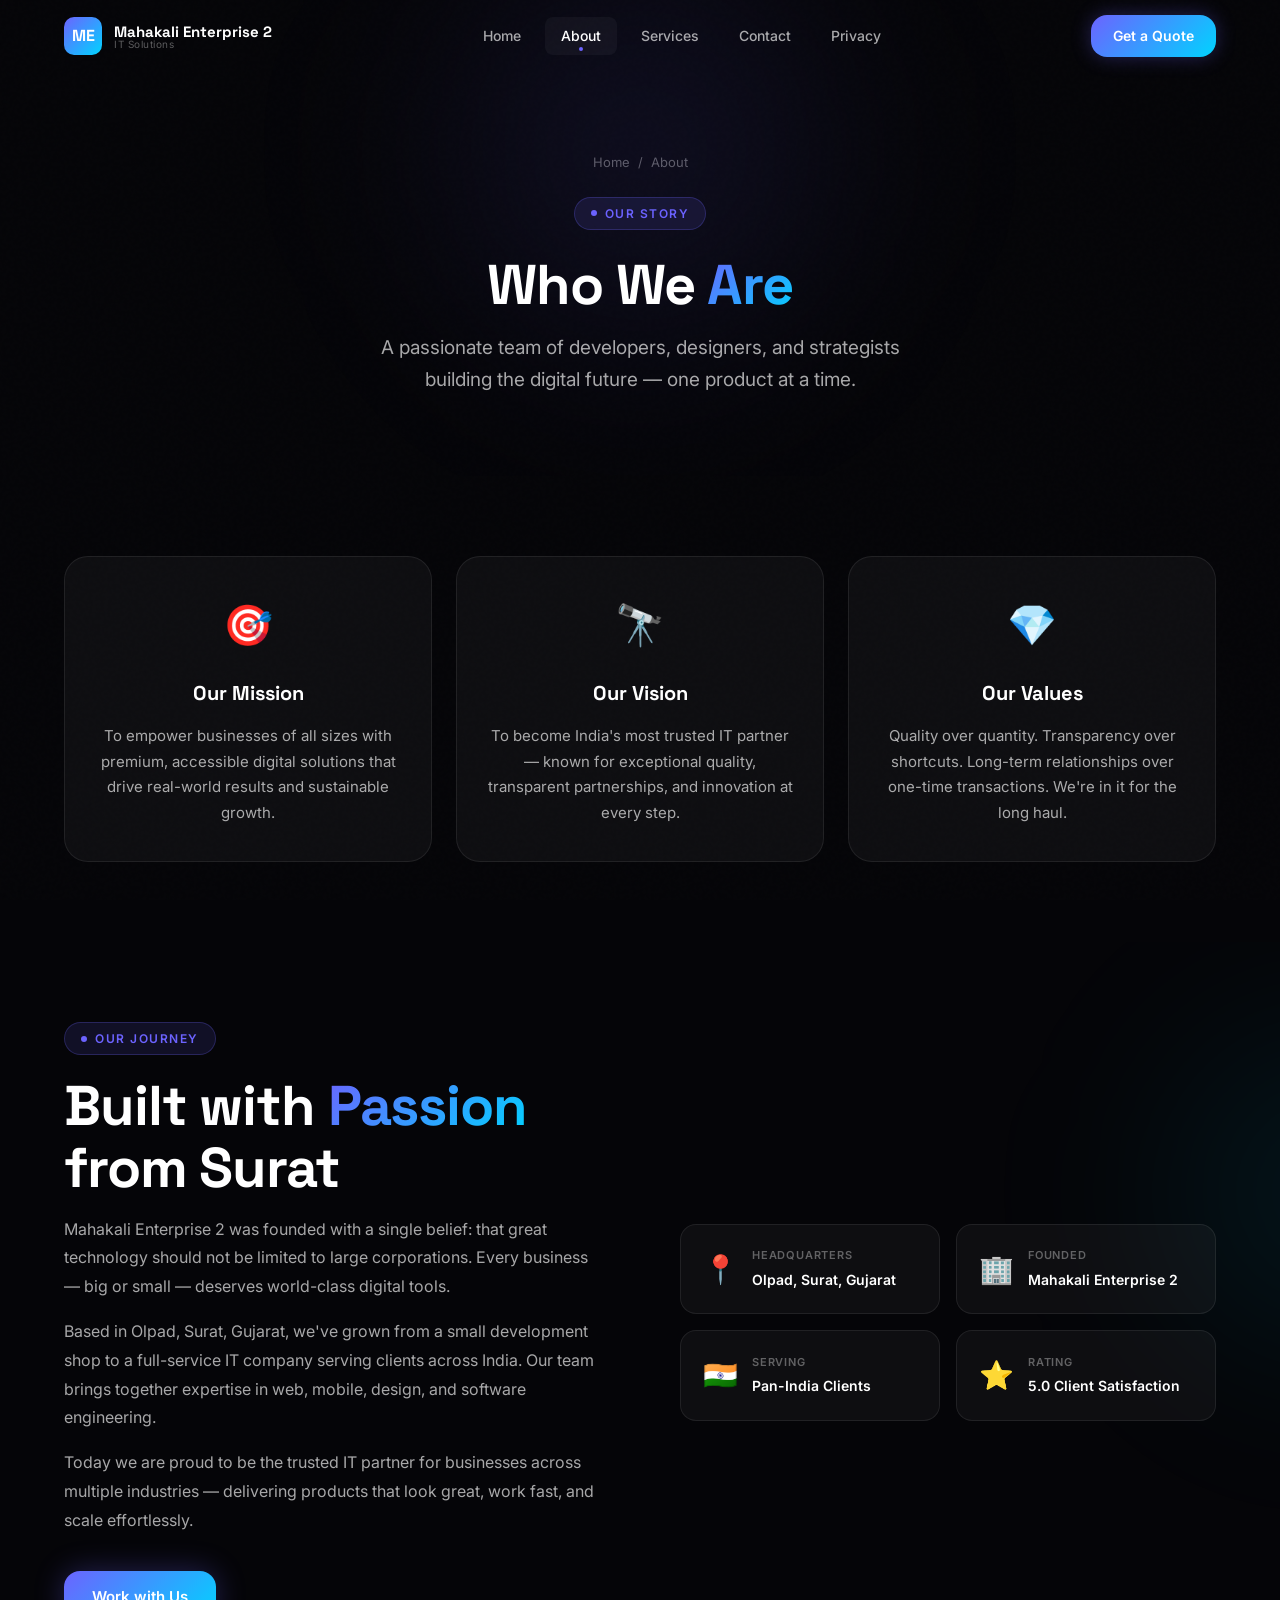
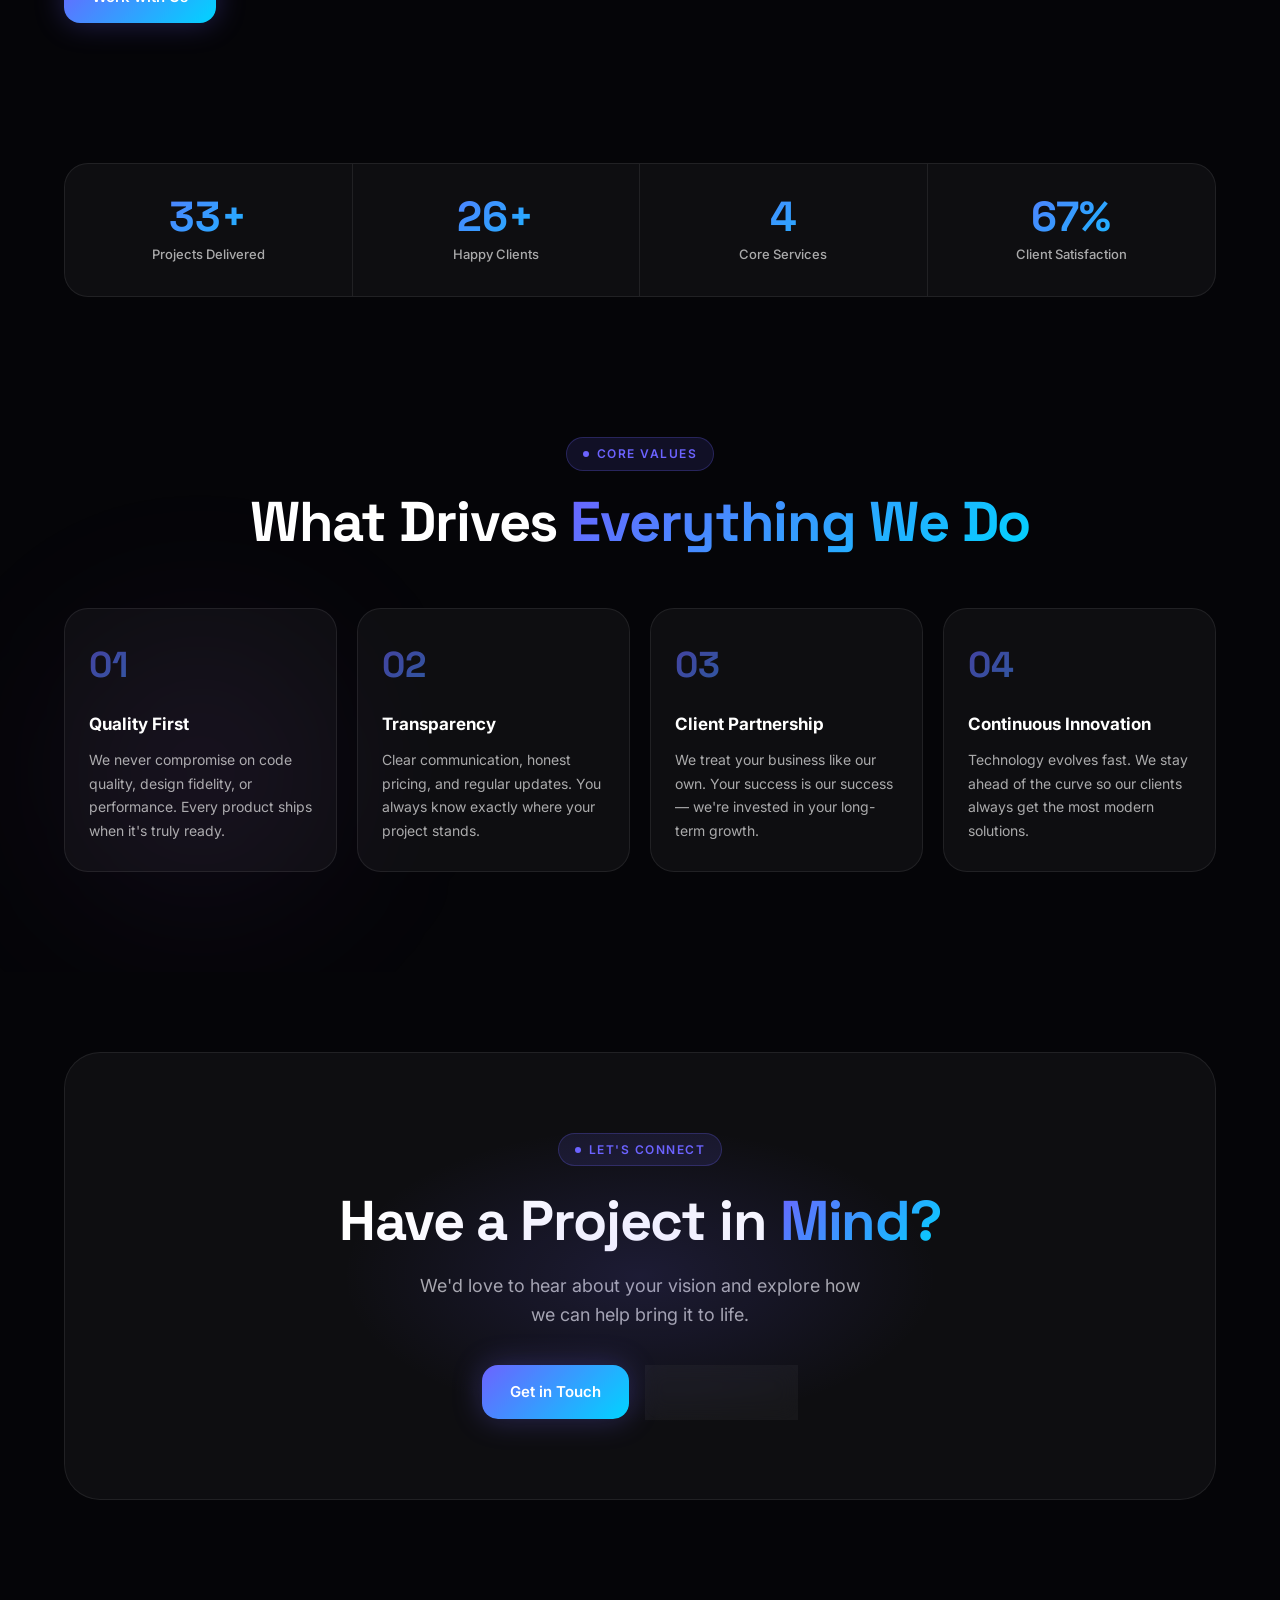
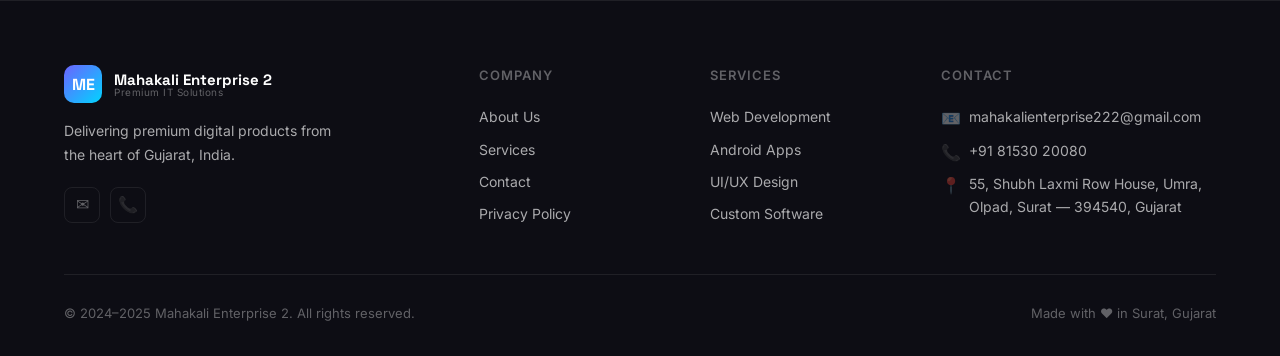
==== about.html @ 4b4fa010 "Initial commit" ====
<!DOCTYPE html>
<html lang="en">
<head>
  <meta charset="UTF-8" />
  <meta name="viewport" content="width=device-width, initial-scale=1.0" />
  <title>About Us — Mahakali Enterprise 2</title>
  <meta name="description" content="Learn about Mahakali Enterprise 2 — a premier IT company based in Olpad, Surat, Gujarat. Our mission, team, and values." />
  <link rel="stylesheet" href="css/style.css" />
  <link rel="stylesheet" href="css/about.css" />
</head>
<body>

  <nav class="navbar" id="navbar">
    <div class="nav-inner">
      <a href="index.html" class="nav-logo">
        <div class="nav-logo-icon">ME</div>
        <div class="nav-logo-text">
          <span>Mahakali Enterprise 2</span>
          <span>IT Solutions</span>
        </div>
      </a>
      <div class="nav-links">
        <a href="index.html"    class="nav-link">Home</a>
        <a href="about.html"    class="nav-link">About</a>
        <a href="services.html" class="nav-link">Services</a>
        <a href="contact.html"  class="nav-link">Contact</a>
        <a href="privacy.html"  class="nav-link">Privacy</a>
      </div>
      <a href="contact.html" class="nav-cta">Get a Quote</a>
      <button class="nav-hamburger" id="hamburger" aria-label="Toggle menu">
        <span></span><span></span><span></span>
      </button>
    </div>
  </nav>

  <div class="mobile-menu" id="mobileMenu">
    <a href="index.html"    class="mobile-link">Home</a>
    <a href="about.html"    class="mobile-link">About</a>
    <a href="services.html" class="mobile-link">Services</a>
    <a href="contact.html"  class="mobile-link">Contact</a>
    <a href="privacy.html"  class="mobile-link">Privacy</a>
    <a href="contact.html"  class="mobile-link" style="color:var(--accent-1);font-weight:700;margin-top:8px;">Get a Quote →</a>
  </div>

  <main>
    <!-- PAGE HERO -->
    <section class="page-hero about-hero">
      <div class="orb orb-1" style="top:-150px;left:50%;transform:translateX(-50%);"></div>
      <div class="container">
        <div class="breadcrumb">
          <a href="index.html">Home</a>
          <span>/</span>
          <span>About</span>
        </div>
        <div class="section-label" style="margin:0 auto 24px">Our Story</div>
        <h1 class="section-title animate-fadeInUp" style="animation-delay:0.1s">
          Who We <span class="gradient-text">Are</span>
        </h1>
        <p class="page-hero-sub animate-fadeInUp" style="animation-delay:0.25s">
          A passionate team of developers, designers, and strategists building 
          the digital future — one product at a time.
        </p>
      </div>
    </section>

    <!-- MISSION VISION -->
    <section class="mission-section">
      <div class="container">
        <div class="mission-grid">
          <div class="mission-card reveal delay-1">
            <div class="mission-icon">🎯</div>
            <h3>Our Mission</h3>
            <p>To empower businesses of all sizes with premium, accessible digital solutions that drive real-world results and sustainable growth.</p>
          </div>
          <div class="mission-card reveal delay-2">
            <div class="mission-icon">🔭</div>
            <h3>Our Vision</h3>
            <p>To become India's most trusted IT partner — known for exceptional quality, transparent partnerships, and innovation at every step.</p>
          </div>
          <div class="mission-card reveal delay-3">
            <div class="mission-icon">💎</div>
            <h3>Our Values</h3>
            <p>Quality over quantity. Transparency over shortcuts. Long-term relationships over one-time transactions. We're in it for the long haul.</p>
          </div>
        </div>
      </div>
    </section>

    <!-- STORY SECTION -->
    <section class="story-section">
      <div class="orb orb-2" style="top:0;right:-300px;"></div>
      <div class="container">
        <div class="story-inner">
          <div class="story-left reveal-left">
            <div class="section-label">Our Journey</div>
            <h2 class="section-title">Built with <span class="gradient-text">Passion</span><br/>from Surat</h2>
            <p>Mahakali Enterprise 2 was founded with a single belief: that great technology should not be limited to large corporations. Every business — big or small — deserves world-class digital tools.</p>
            <p style="margin-top:16px">Based in Olpad, Surat, Gujarat, we've grown from a small development shop to a full-service IT company serving clients across India. Our team brings together expertise in web, mobile, design, and software engineering.</p>
            <p style="margin-top:16px">Today we are proud to be the trusted IT partner for businesses across multiple industries — delivering products that look great, work fast, and scale effortlessly.</p>
            <div style="margin-top:36px">
              <a href="contact.html" class="btn btn-primary">Work with Us</a>
            </div>
          </div>

          <div class="story-right reveal-right">
            <div class="about-visual">
              <div class="about-card about-card-1">
                <div class="about-card-icon">📍</div>
                <div>
                  <p class="about-card-label">Headquarters</p>
                  <p class="about-card-value">Olpad, Surat, Gujarat</p>
                </div>
              </div>
              <div class="about-card about-card-2">
                <div class="about-card-icon">🏢</div>
                <div>
                  <p class="about-card-label">Founded</p>
                  <p class="about-card-value">Mahakali Enterprise 2</p>
                </div>
              </div>
              <div class="about-card about-card-3">
                <div class="about-card-icon">🇮🇳</div>
                <div>
                  <p class="about-card-label">Serving</p>
                  <p class="about-card-value">Pan-India Clients</p>
                </div>
              </div>
              <div class="about-card about-card-4">
                <div class="about-card-icon">⭐</div>
                <div>
                  <p class="about-card-label">Rating</p>
                  <p class="about-card-value">5.0 Client Satisfaction</p>
                </div>
              </div>
            </div>
          </div>
        </div>
      </div>
    </section>

    <!-- STATS -->
    <section class="stats-section" style="padding:60px 0">
      <div class="container">
        <div class="stats-bar reveal">
          <div class="stat-item">
            <div class="stat-number" data-count="50" data-suffix="+">0+</div>
            <div class="stat-label">Projects Delivered</div>
          </div>
          <div class="stat-item">
            <div class="stat-number" data-count="40" data-suffix="+">0+</div>
            <div class="stat-label">Happy Clients</div>
          </div>
          <div class="stat-item">
            <div class="stat-number" data-count="6" data-suffix="">0</div>
            <div class="stat-label">Core Services</div>
          </div>
          <div class="stat-item">
            <div class="stat-number" data-count="100" data-suffix="%">0%</div>
            <div class="stat-label">Client Satisfaction</div>
          </div>
        </div>
      </div>
    </section>

    <!-- VALUES -->
    <section class="values-section">
      <div class="orb orb-3" style="bottom:0;left:0;"></div>
      <div class="container">
        <div class="section-header text-center">
          <div class="section-label reveal">Core Values</div>
          <h2 class="section-title reveal">What Drives <span class="gradient-text">Everything We Do</span></h2>
        </div>
        <div class="values-grid">
          <div class="value-card reveal delay-1">
            <span class="value-num">01</span>
            <h4>Quality First</h4>
            <p>We never compromise on code quality, design fidelity, or performance. Every product ships when it's truly ready.</p>
          </div>
          <div class="value-card reveal delay-2">
            <span class="value-num">02</span>
            <h4>Transparency</h4>
            <p>Clear communication, honest pricing, and regular updates. You always know exactly where your project stands.</p>
          </div>
          <div class="value-card reveal delay-3">
            <span class="value-num">03</span>
            <h4>Client Partnership</h4>
            <p>We treat your business like our own. Your success is our success — we're invested in your long-term growth.</p>
          </div>
          <div class="value-card reveal delay-4">
            <span class="value-num">04</span>
            <h4>Continuous Innovation</h4>
            <p>Technology evolves fast. We stay ahead of the curve so our clients always get the most modern solutions.</p>
          </div>
        </div>
      </div>
    </section>

    <!-- CTA -->
    <section class="cta-section" style="padding:80px 0 100px">
      <div class="container">
        <div class="cta-box reveal">
          <div class="cta-orb"></div>
          <div class="section-label" style="margin-bottom:24px">Let's Connect</div>
          <h2 class="section-title">Have a Project in <span class="gradient-text">Mind?</span></h2>
          <p style="color:var(--text-secondary);font-size:18px;margin:20px auto 36px;max-width:440px">
            We'd love to hear about your vision and explore how we can help bring it to life.
          </p>
          <div style="display:flex;gap:16px;justify-content:center;flex-wrap:wrap">
            <a href="contact.html" class="btn btn-primary">Get in Touch</a>
            <a href="services.html" class="btn btn-secondary">Our Services</a>
          </div>
        </div>
      </div>
    </section>
  </main>

  <footer class="footer">
    <div class="container">
      <div class="footer-grid">
        <div class="footer-brand">
          <a href="index.html" class="nav-logo">
            <div class="nav-logo-icon">ME</div>
            <div class="nav-logo-text">
              <span>Mahakali Enterprise 2</span>
              <span>Premium IT Solutions</span>
            </div>
          </a>
          <p>Delivering premium digital products from the heart of Gujarat, India.</p>
          <div class="social-links" style="margin-top:20px">
            <a href="mailto:mahakalienterprise222@gmail.com" class="social-link" title="Email">✉</a>
            <a href="tel:+918153020080" class="social-link" title="Call">📞</a>
          </div>
        </div>
        <div class="footer-col">
          <h4>Company</h4>
          <ul>
            <li><a href="about.html">About Us</a></li>
            <li><a href="services.html">Services</a></li>
            <li><a href="contact.html">Contact</a></li>
            <li><a href="privacy.html">Privacy Policy</a></li>
          </ul>
        </div>
        <div class="footer-col">
          <h4>Services</h4>
          <ul>
            <li><a href="services.html#web-dev">Web Development</a></li>
            <li><a href="services.html#android-dev">Android Apps</a></li>
            <li><a href="services.html#uiux-design">UI/UX Design</a></li>
            <li><a href="services.html#custom-software">Custom Software</a></li>
          </ul>
        </div>
        <div class="footer-col footer-contact">
          <h4>Contact</h4>
          <p><span>📧</span> mahakalienterprise222@gmail.com</p>
          <p><span>📞</span> +91 81530 20080</p>
          <p><span>📍</span> 55, Shubh Laxmi Row House, Umra, Olpad, Surat — 394540, Gujarat</p>
        </div>
      </div>
      <div class="footer-bottom">
        <p>© 2024–2025 Mahakali Enterprise 2. All rights reserved.</p>
        <p style="color:var(--text-muted)">Made with ❤️ in Surat, Gujarat</p>
      </div>
    </div>
  </footer>

  <style>
    .cta-orb {
      position: absolute;top:50%;left:50%;transform:translate(-50%,-50%);
      width:600px;height:300px;
      background:radial-gradient(ellipse,rgba(108,99,255,0.15) 0%,transparent 70%);
      pointer-events:none;
    }
    .cta-box {
      background:var(--bg-card);border:1px solid var(--border);
      border-radius:var(--radius-xl);padding:80px 40px;text-align:center;
      position:relative;overflow:hidden;
    }
  </style>
  <script src="js/main.js"></script>
</body>
</html>
---- css/style.css ----
/* ============================================
   MAHAKALI ENTERPRISE 2 — GLOBAL STYLESHEET
   ============================================ */

@import url('https://fonts.googleapis.com/css2?family=Inter:wght@300;400;500;600;700;800;900&family=Space+Grotesk:wght@400;500;600;700&display=swap');

/* ---------- CSS VARIABLES ---------- */
:root {
  --bg-primary: #050508;
  --bg-secondary: #0d0d14;
  --bg-card: rgba(255,255,255,0.04);
  --bg-card-hover: rgba(255,255,255,0.07);

  --accent-1: #6c63ff;
  --accent-2: #00d4ff;
  --accent-3: #a855f7;
  --accent-gradient: linear-gradient(135deg, #6c63ff 0%, #00d4ff 100%);
  --accent-gradient-2: linear-gradient(135deg, #a855f7 0%, #6c63ff 100%);

  --text-primary: #ffffff;
  --text-secondary: rgba(255,255,255,0.65);
  --text-muted: rgba(255,255,255,0.35);

  --border: rgba(255,255,255,0.08);
  --border-glow: rgba(108,99,255,0.4);

  --font-body: 'Inter', sans-serif;
  --font-display: 'Space Grotesk', sans-serif;

  --radius-sm: 8px;
  --radius-md: 16px;
  --radius-lg: 24px;
  --radius-xl: 36px;

  --shadow-glow: 0 0 60px rgba(108,99,255,0.15);
  --shadow-card: 0 8px 32px rgba(0,0,0,0.4);
  --transition: 0.3s cubic-bezier(0.4, 0, 0.2, 1);
  --transition-slow: 0.6s cubic-bezier(0.4, 0, 0.2, 1);

  --nav-height: 72px;
}

/* ---------- RESET & BASE ---------- */
*, *::before, *::after { margin: 0; padding: 0; box-sizing: border-box; }

html {
  scroll-behavior: smooth;
  font-size: 16px;
  -webkit-text-size-adjust: 100%;
}

body {
  font-family: var(--font-body);
  background-color: var(--bg-primary);
  color: var(--text-primary);
  line-height: 1.6;
  overflow-x: hidden;
  -webkit-font-smoothing: antialiased;
}

img { max-width: 100%; display: block; }
a { text-decoration: none; color: inherit; }
ul { list-style: none; }
button { cursor: pointer; font-family: inherit; border: none; background: none; }

/* ---------- SCROLLBAR ---------- */
::-webkit-scrollbar { width: 6px; }
::-webkit-scrollbar-track { background: var(--bg-primary); }
::-webkit-scrollbar-thumb { background: var(--accent-1); border-radius: 3px; }

/* ---------- SELECTION ---------- */
::selection { background: var(--accent-1); color: #fff; }

/* ---------- NOISE OVERLAY ---------- */
body::before {
  content: '';
  position: fixed;
  inset: 0;
  background-image: url("data:image/svg+xml,%3Csvg viewBox='0 0 256 256' xmlns='http://www.w3.org/2000/svg'%3E%3Cfilter id='noise'%3E%3CfeTurbulence type='fractalNoise' baseFrequency='0.9' numOctaves='4' stitchTiles='stitch'/%3E%3C/filter%3E%3Crect width='100%25' height='100%25' filter='url(%23noise)' opacity='0.03'/%3E%3C/svg%3E");
  pointer-events: none;
  z-index: 0;
  opacity: 0.4;
}

/* ---------- CONTAINER ---------- */
.container {
  max-width: 1200px;
  margin: 0 auto;
  padding: 0 24px;
}

.container-wide {
  max-width: 1400px;
  margin: 0 auto;
  padding: 0 32px;
}

/* ============================================
   NAVIGATION
   ============================================ */
.navbar {
  position: fixed;
  top: 0;
  left: 0;
  right: 0;
  height: var(--nav-height);
  z-index: 1000;
  transition: var(--transition);
}

.navbar.scrolled {
  background: rgba(5, 5, 8, 0.85);
  backdrop-filter: blur(20px);
  -webkit-backdrop-filter: blur(20px);
  border-bottom: 1px solid var(--border);
}

.nav-inner {
  max-width: 1200px;
  margin: 0 auto;
  padding: 0 24px;
  height: 100%;
  display: flex;
  align-items: center;
  justify-content: space-between;
  gap: 24px;
}

.nav-logo {
  display: flex;
  align-items: center;
  gap: 12px;
  text-decoration: none;
  flex-shrink: 0;
}

.nav-logo-icon {
  width: 38px;
  height: 38px;
  background: var(--accent-gradient);
  border-radius: 10px;
  display: flex;
  align-items: center;
  justify-content: center;
  font-weight: 800;
  font-size: 16px;
  color: #fff;
  font-family: var(--font-display);
}

.nav-logo-text {
  display: flex;
  flex-direction: column;
  line-height: 1;
}

.nav-logo-text span:first-child {
  font-family: var(--font-display);
  font-weight: 700;
  font-size: 15px;
  color: var(--text-primary);
}

.nav-logo-text span:last-child {
  font-size: 10px;
  color: var(--text-muted);
  letter-spacing: 0.5px;
}

.nav-links {
  display: flex;
  align-items: center;
  gap: 8px;
}

.nav-link {
  padding: 8px 16px;
  font-size: 14px;
  font-weight: 500;
  color: var(--text-secondary);
  border-radius: var(--radius-sm);
  transition: var(--transition);
  position: relative;
}

.nav-link:hover,
.nav-link.active {
  color: var(--text-primary);
  background: var(--bg-card);
}

.nav-link.active::after {
  content: '';
  position: absolute;
  bottom: 4px;
  left: 50%;
  transform: translateX(-50%);
  width: 4px;
  height: 4px;
  border-radius: 50%;
  background: var(--accent-1);
}

.nav-cta {
  padding: 10px 22px;
  background: var(--accent-gradient);
  border-radius: var(--radius-md);
  font-size: 14px;
  font-weight: 600;
  color: #fff;
  transition: var(--transition);
  box-shadow: 0 0 20px rgba(108,99,255,0.3);
}

.nav-cta:hover {
  transform: translateY(-1px);
  box-shadow: 0 0 30px rgba(108,99,255,0.5);
}

.nav-hamburger {
  display: none;
  flex-direction: column;
  gap: 5px;
  padding: 8px;
  cursor: pointer;
}

.nav-hamburger span {
  display: block;
  width: 22px;
  height: 2px;
  background: var(--text-primary);
  border-radius: 2px;
  transition: var(--transition);
}

.mobile-menu {
  display: none;
  position: fixed;
  top: var(--nav-height);
  left: 0;
  right: 0;
  background: rgba(5, 5, 8, 0.98);
  backdrop-filter: blur(20px);
  border-bottom: 1px solid var(--border);
  padding: 20px 24px;
  flex-direction: column;
  gap: 4px;
  z-index: 999;
}

.mobile-menu.open { display: flex; }

.mobile-link {
  padding: 14px 16px;
  font-size: 15px;
  font-weight: 500;
  color: var(--text-secondary);
  border-radius: var(--radius-sm);
  transition: var(--transition);
}

.mobile-link:hover { color: var(--text-primary); background: var(--bg-card); }

/* ============================================
   SECTION BASE
   ============================================ */
section { position: relative; }

.section-label {
  display: inline-flex;
  align-items: center;
  gap: 8px;
  padding: 6px 16px;
  background: rgba(108,99,255,0.12);
  border: 1px solid rgba(108,99,255,0.25);
  border-radius: 100px;
  font-size: 12px;
  font-weight: 600;
  letter-spacing: 1.5px;
  text-transform: uppercase;
  color: var(--accent-1);
  margin-bottom: 20px;
}

.section-label::before {
  content: '';
  width: 6px;
  height: 6px;
  border-radius: 50%;
  background: var(--accent-1);
  animation: pulse 2s ease-in-out infinite;
}

@keyframes pulse {
  0%, 100% { opacity: 1; transform: scale(1); }
  50% { opacity: 0.5; transform: scale(0.7); }
}

.section-title {
  font-family: var(--font-display);
  font-size: clamp(32px, 5vw, 56px);
  font-weight: 700;
  line-height: 1.1;
  letter-spacing: -0.02em;
  margin-bottom: 16px;
}

.section-subtitle {
  font-size: 18px;
  color: var(--text-secondary);
  max-width: 560px;
  line-height: 1.7;
}

.gradient-text {
  background: var(--accent-gradient);
  -webkit-background-clip: text;
  -webkit-text-fill-color: transparent;
  background-clip: text;
}

/* ============================================
   BUTTONS
   ============================================ */
.btn {
  display: inline-flex;
  align-items: center;
  gap: 8px;
  padding: 14px 28px;
  font-size: 15px;
  font-weight: 600;
  border-radius: var(--radius-md);
  transition: var(--transition);
  position: relative;
  overflow: hidden;
}

.btn-primary {
  background: var(--accent-gradient);
  color: #fff;
  box-shadow: 0 0 30px rgba(108,99,255,0.3);
}

.btn-primary:hover {
  transform: translateY(-2px);
  box-shadow: 0 0 50px rgba(108,99,255,0.5);
}

.btn-secondary {
  background: var(--bg-card);
  color: var(--text-primary);
  border: 1px solid var(--border);
  backdrop-filter: blur(10px);
}

.btn-secondary:hover {
  background: var(--bg-card-hover);
  border-color: rgba(108,99,255,0.3);
  transform: translateY(-2px);
}

.btn-outline {
  background: transparent;
  color: var(--text-primary);
  border: 1px solid var(--border);
}

.btn-outline:hover {
  border-color: var(--accent-1);
  color: var(--accent-1);
}

/* ============================================
   CARDS
   ============================================ */
.card {
  background: var(--bg-card);
  border: 1px solid var(--border);
  border-radius: var(--radius-lg);
  padding: 32px;
  transition: var(--transition);
  position: relative;
  overflow: hidden;
}

.card::before {
  content: '';
  position: absolute;
  inset: 0;
  background: var(--accent-gradient);
  opacity: 0;
  transition: var(--transition);
  border-radius: inherit;
}

.card:hover {
  border-color: rgba(108,99,255,0.3);
  transform: translateY(-4px);
  box-shadow: var(--shadow-glow), var(--shadow-card);
}

.card:hover::before { opacity: 0.03; }

/* ============================================
   GLOW ORBS (background decorations)
   ============================================ */
.orb {
  position: absolute;
  border-radius: 50%;
  filter: blur(80px);
  pointer-events: none;
  z-index: 0;
}

.orb-1 {
  width: 600px;
  height: 600px;
  background: radial-gradient(circle, rgba(108,99,255,0.12) 0%, transparent 70%);
}

.orb-2 {
  width: 500px;
  height: 500px;
  background: radial-gradient(circle, rgba(0,212,255,0.1) 0%, transparent 70%);
}

.orb-3 {
  width: 400px;
  height: 400px;
  background: radial-gradient(circle, rgba(168,85,247,0.1) 0%, transparent 70%);
}

/* ============================================
   FOOTER
   ============================================ */
.footer {
  background: var(--bg-secondary);
  border-top: 1px solid var(--border);
  padding: 64px 0 32px;
}

.footer-grid {
  display: grid;
  grid-template-columns: 2fr 1fr 1fr 1.5fr;
  gap: 48px;
  margin-bottom: 48px;
}

.footer-brand p {
  color: var(--text-secondary);
  font-size: 14px;
  line-height: 1.7;
  margin-top: 16px;
  max-width: 280px;
}

.footer-col h4 {
  font-size: 13px;
  font-weight: 600;
  text-transform: uppercase;
  letter-spacing: 1px;
  color: var(--text-muted);
  margin-bottom: 20px;
}

.footer-col ul { display: flex; flex-direction: column; gap: 10px; }

.footer-col ul li a {
  font-size: 14px;
  color: var(--text-secondary);
  transition: var(--transition);
  display: flex;
  align-items: center;
  gap: 6px;
}

.footer-col ul li a:hover { color: var(--accent-1); }

.footer-contact p {
  font-size: 14px;
  color: var(--text-secondary);
  margin-bottom: 8px;
  display: flex;
  gap: 8px;
  align-items: flex-start;
}

.footer-contact p span { color: var(--text-muted); font-size: 16px; flex-shrink: 0; }

.footer-bottom {
  border-top: 1px solid var(--border);
  padding-top: 28px;
  display: flex;
  align-items: center;
  justify-content: space-between;
  flex-wrap: wrap;
  gap: 12px;
}

.footer-bottom p { font-size: 13px; color: var(--text-muted); }

.social-links { display: flex; gap: 10px; }

.social-link {
  width: 36px;
  height: 36px;
  border-radius: var(--radius-sm);
  border: 1px solid var(--border);
  display: flex;
  align-items: center;
  justify-content: center;
  font-size: 16px;
  color: var(--text-muted);
  transition: var(--transition);
}

.social-link:hover {
  border-color: var(--accent-1);
  color: var(--accent-1);
  background: rgba(108,99,255,0.1);
}

/* ============================================
   PAGE HERO (inner pages)
   ============================================ */
.page-hero {
  padding: calc(var(--nav-height) + 80px) 0 80px;
  text-align: center;
  position: relative;
  overflow: hidden;
}

.page-hero .orb-1 { top: -150px; left: 50%; transform: translateX(-50%); }

.breadcrumb {
  display: flex;
  align-items: center;
  justify-content: center;
  gap: 8px;
  font-size: 13px;
  color: var(--text-muted);
  margin-bottom: 24px;
}

.breadcrumb a { color: var(--text-muted); transition: var(--transition); }
.breadcrumb a:hover { color: var(--accent-1); }
.breadcrumb span { color: var(--text-muted); }

/* ============================================
   ANIMATIONS
   ============================================ */
@keyframes fadeInUp {
  from { opacity: 0; transform: translateY(30px); }
  to { opacity: 1; transform: translateY(0); }
}

@keyframes fadeInLeft {
  from { opacity: 0; transform: translateX(-30px); }
  to { opacity: 1; transform: translateX(0); }
}

@keyframes fadeInRight {
  from { opacity: 0; transform: translateX(30px); }
  to { opacity: 1; transform: translateX(0); }
}

@keyframes float {
  0%, 100% { transform: translateY(0px); }
  50% { transform: translateY(-12px); }
}

@keyframes rotate {
  from { transform: rotate(0deg); }
  to { transform: rotate(360deg); }
}

@keyframes shimmer {
  0% { background-position: -200% center; }
  100% { background-position: 200% center; }
}

.animate-fadeInUp {
  animation: fadeInUp 0.8s cubic-bezier(0.4,0,0.2,1) forwards;
  opacity: 0;
}

.animate-float { animation: float 4s ease-in-out infinite; }

/* Intersection Observer based reveal */
.reveal {
  opacity: 0;
  transform: translateY(24px);
  transition: opacity 0.7s cubic-bezier(0.4,0,0.2,1), transform 0.7s cubic-bezier(0.4,0,0.2,1);
}

.reveal.revealed {
  opacity: 1;
  transform: translateY(0);
}

.reveal-left {
  opacity: 0;
  transform: translateX(-24px);
  transition: opacity 0.7s ease, transform 0.7s ease;
}

.reveal-left.revealed {
  opacity: 1;
  transform: translateX(0);
}

.reveal-right {
  opacity: 0;
  transform: translateX(24px);
  transition: opacity 0.7s ease, transform 0.7s ease;
}

.reveal-right.revealed {
  opacity: 1;
  transform: translateX(0);
}

/* Stagger delays */
.delay-1 { transition-delay: 0.1s; }
.delay-2 { transition-delay: 0.2s; }
.delay-3 { transition-delay: 0.3s; }
.delay-4 { transition-delay: 0.4s; }
.delay-5 { transition-delay: 0.5s; }
.delay-6 { transition-delay: 0.6s; }

/* ============================================
   DIVIDER GRADIENT
   ============================================ */
.divider {
  height: 1px;
  background: linear-gradient(to right, transparent, var(--border), transparent);
  margin: 0;
}

/* ============================================
   BADGE / TAG
   ============================================ */
.badge {
  display: inline-flex;
  align-items: center;
  gap: 4px;
  padding: 4px 12px;
  border-radius: 100px;
  font-size: 12px;
  font-weight: 600;
}

.badge-blue { background: rgba(0,212,255,0.1); color: var(--accent-2); border: 1px solid rgba(0,212,255,0.2); }
.badge-purple { background: rgba(168,85,247,0.1); color: var(--accent-3); border: 1px solid rgba(168,85,247,0.2); }
.badge-indigo { background: rgba(108,99,255,0.1); color: var(--accent-1); border: 1px solid rgba(108,99,255,0.2); }

/* ============================================
   STATS BAR
   ============================================ */
.stats-bar {
  display: grid;
  grid-template-columns: repeat(4, 1fr);
  gap: 0;
  border: 1px solid var(--border);
  border-radius: var(--radius-lg);
  overflow: hidden;
  background: var(--bg-card);
}

.stat-item {
  padding: 32px 24px;
  text-align: center;
  border-right: 1px solid var(--border);
  transition: var(--transition);
}

.stat-item:last-child { border-right: none; }

.stat-item:hover { background: var(--bg-card-hover); }

.stat-number {
  font-family: var(--font-display);
  font-size: 42px;
  font-weight: 700;
  background: var(--accent-gradient);
  -webkit-background-clip: text;
  -webkit-text-fill-color: transparent;
  background-clip: text;
  line-height: 1;
  margin-bottom: 6px;
}

.stat-label {
  font-size: 13px;
  color: var(--text-secondary);
  font-weight: 500;
}

/* ============================================
   FORM ELEMENTS
   ============================================ */
.form-group {
  display: flex;
  flex-direction: column;
  gap: 8px;
}

.form-label {
  font-size: 13px;
  font-weight: 600;
  color: var(--text-secondary);
  letter-spacing: 0.3px;
}

.form-input,
.form-textarea,
.form-select {
  background: var(--bg-card);
  border: 1px solid var(--border);
  border-radius: var(--radius-md);
  padding: 14px 18px;
  font-size: 15px;
  color: var(--text-primary);
  font-family: var(--font-body);
  transition: var(--transition);
  width: 100%;
  outline: none;
}

.form-input::placeholder,
.form-textarea::placeholder { color: var(--text-muted); }

.form-input:focus,
.form-textarea:focus,
.form-select:focus {
  border-color: var(--accent-1);
  box-shadow: 0 0 0 3px rgba(108,99,255,0.15);
  background: rgba(108,99,255,0.05);
}

.form-textarea { resize: vertical; min-height: 140px; }

/* ============================================
   RESPONSIVE
   ============================================ */
@media (max-width: 1024px) {
  .footer-grid {
    grid-template-columns: 1fr 1fr;
    gap: 36px;
  }
}

@media (max-width: 768px) {
  :root { --nav-height: 64px; }

  .nav-links, .nav-cta { display: none; }
  .nav-hamburger { display: flex; }

  .footer-grid {
    grid-template-columns: 1fr;
    gap: 32px;
  }

  .stats-bar {
    grid-template-columns: 1fr 1fr;
  }

  .stat-item:nth-child(2) { border-right: none; }
  .stat-item:nth-child(1),
  .stat-item:nth-child(2) { border-bottom: 1px solid var(--border); }

  .footer-bottom {
    flex-direction: column;
    align-items: center;
    text-align: center;
  }
}

@media (max-width: 480px) {
  .container { padding: 0 16px; }
  .btn { padding: 12px 22px; font-size: 14px; }
  .section-title { font-size: 28px; }
}
---- css/about.css ----
/* ============================================
   ABOUT PAGE — about.css
   ============================================ */

.about-hero {
  padding: calc(var(--nav-height) + 80px) 0 80px;
  text-align: center;
  position: relative;
  overflow: hidden;
}

.page-hero-sub {
  font-size: 19px;
  color: var(--text-secondary);
  max-width: 560px;
  margin: 0 auto;
  line-height: 1.7;
}

/* MISSION */
.mission-section {
  padding: 80px 0;
}

.mission-grid {
  display: grid;
  grid-template-columns: repeat(3, 1fr);
  gap: 24px;
}

.mission-card {
  background: var(--bg-card);
  border: 1px solid var(--border);
  border-radius: var(--radius-lg);
  padding: 36px 28px;
  text-align: center;
  transition: var(--transition);
}

.mission-card:hover {
  transform: translateY(-4px);
  border-color: rgba(108,99,255,0.3);
  box-shadow: var(--shadow-glow);
}

.mission-icon {
  font-size: 40px;
  margin-bottom: 20px;
  display: block;
}

.mission-card h3 {
  font-family: var(--font-display);
  font-size: 20px;
  font-weight: 700;
  margin-bottom: 14px;
}

.mission-card p {
  font-size: 15px;
  color: var(--text-secondary);
  line-height: 1.7;
}

/* STORY */
.story-section {
  padding: 80px 0;
  position: relative;
  overflow: hidden;
}

.story-inner {
  display: grid;
  grid-template-columns: 1fr 1fr;
  gap: 80px;
  align-items: center;
}

.story-left p {
  font-size: 16px;
  color: var(--text-secondary);
  line-height: 1.8;
}

.story-left .section-label { margin-bottom: 20px; }

/* ABOUT VISUAL CARDS */
.about-visual {
  display: grid;
  grid-template-columns: 1fr 1fr;
  gap: 16px;
}

.about-card {
  background: var(--bg-card);
  border: 1px solid var(--border);
  border-radius: var(--radius-md);
  padding: 22px;
  display: flex;
  align-items: center;
  gap: 14px;
  transition: var(--transition);
}

.about-card:hover {
  border-color: rgba(108,99,255,0.3);
  background: var(--bg-card-hover);
  transform: translateY(-2px);
}

.about-card-icon {
  font-size: 28px;
  flex-shrink: 0;
}

.about-card-label {
  font-size: 11px;
  font-weight: 600;
  text-transform: uppercase;
  letter-spacing: 0.8px;
  color: var(--text-muted);
  margin-bottom: 4px;
}

.about-card-value {
  font-size: 14px;
  font-weight: 600;
  color: var(--text-primary);
}

/* STATS SECTION (reused from style.css) */
.stats-section { position: relative; }

/* VALUES */
.values-section {
  padding: 80px 0 100px;
  position: relative;
  overflow: hidden;
}

.section-header.text-center { text-align: center; }
.section-header.text-center .section-subtitle {
  margin-left: auto;
  margin-right: auto;
}

.values-grid {
  display: grid;
  grid-template-columns: repeat(4, 1fr);
  gap: 20px;
  margin-top: 56px;
}

.value-card {
  background: var(--bg-card);
  border: 1px solid var(--border);
  border-radius: var(--radius-lg);
  padding: 28px 24px;
  transition: var(--transition);
  position: relative;
  overflow: hidden;
}

.value-card::before {
  content: '';
  position: absolute;
  top: 0; left: 0; right: 0;
  height: 2px;
  background: var(--accent-gradient);
  transform: scaleX(0);
  transform-origin: left;
  transition: transform 0.4s ease;
}

.value-card:hover {
  border-color: rgba(108,99,255,0.25);
  transform: translateY(-4px);
  box-shadow: var(--shadow-glow);
}

.value-card:hover::before { transform: scaleX(1); }

.value-num {
  font-family: var(--font-display);
  font-size: 36px;
  font-weight: 800;
  background: var(--accent-gradient);
  -webkit-background-clip: text;
  -webkit-text-fill-color: transparent;
  background-clip: text;
  display: block;
  margin-bottom: 16px;
  opacity: 0.6;
}

.value-card h4 {
  font-size: 17px;
  font-weight: 700;
  margin-bottom: 10px;
}

.value-card p {
  font-size: 14px;
  color: var(--text-secondary);
  line-height: 1.7;
}

/* RESPONSIVE */
@media (max-width: 1024px) {
  .mission-grid { grid-template-columns: 1fr; gap: 16px; }
  .values-grid  { grid-template-columns: 1fr 1fr; }
  .story-inner  { grid-template-columns: 1fr; gap: 48px; }
}

@media (max-width: 768px) {
  .about-visual { grid-template-columns: 1fr; }
  .values-grid  { grid-template-columns: 1fr; }
}
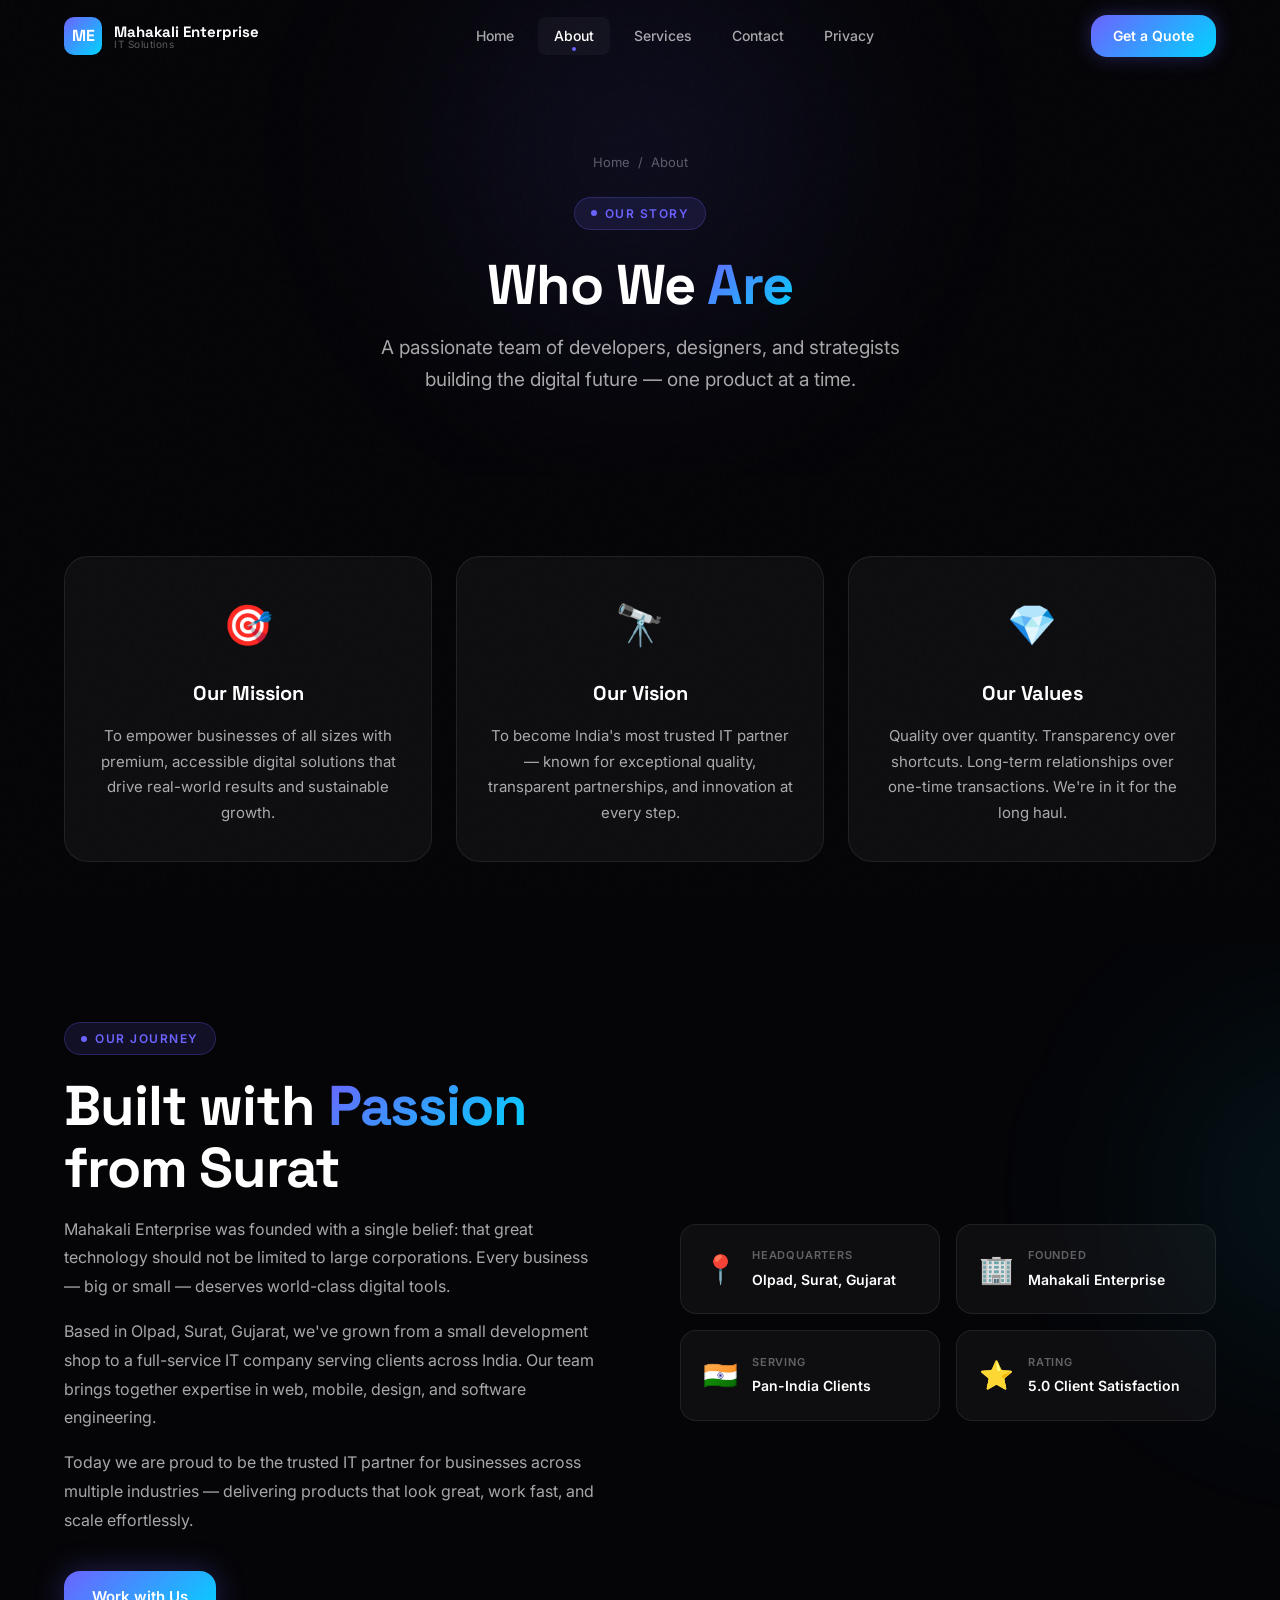
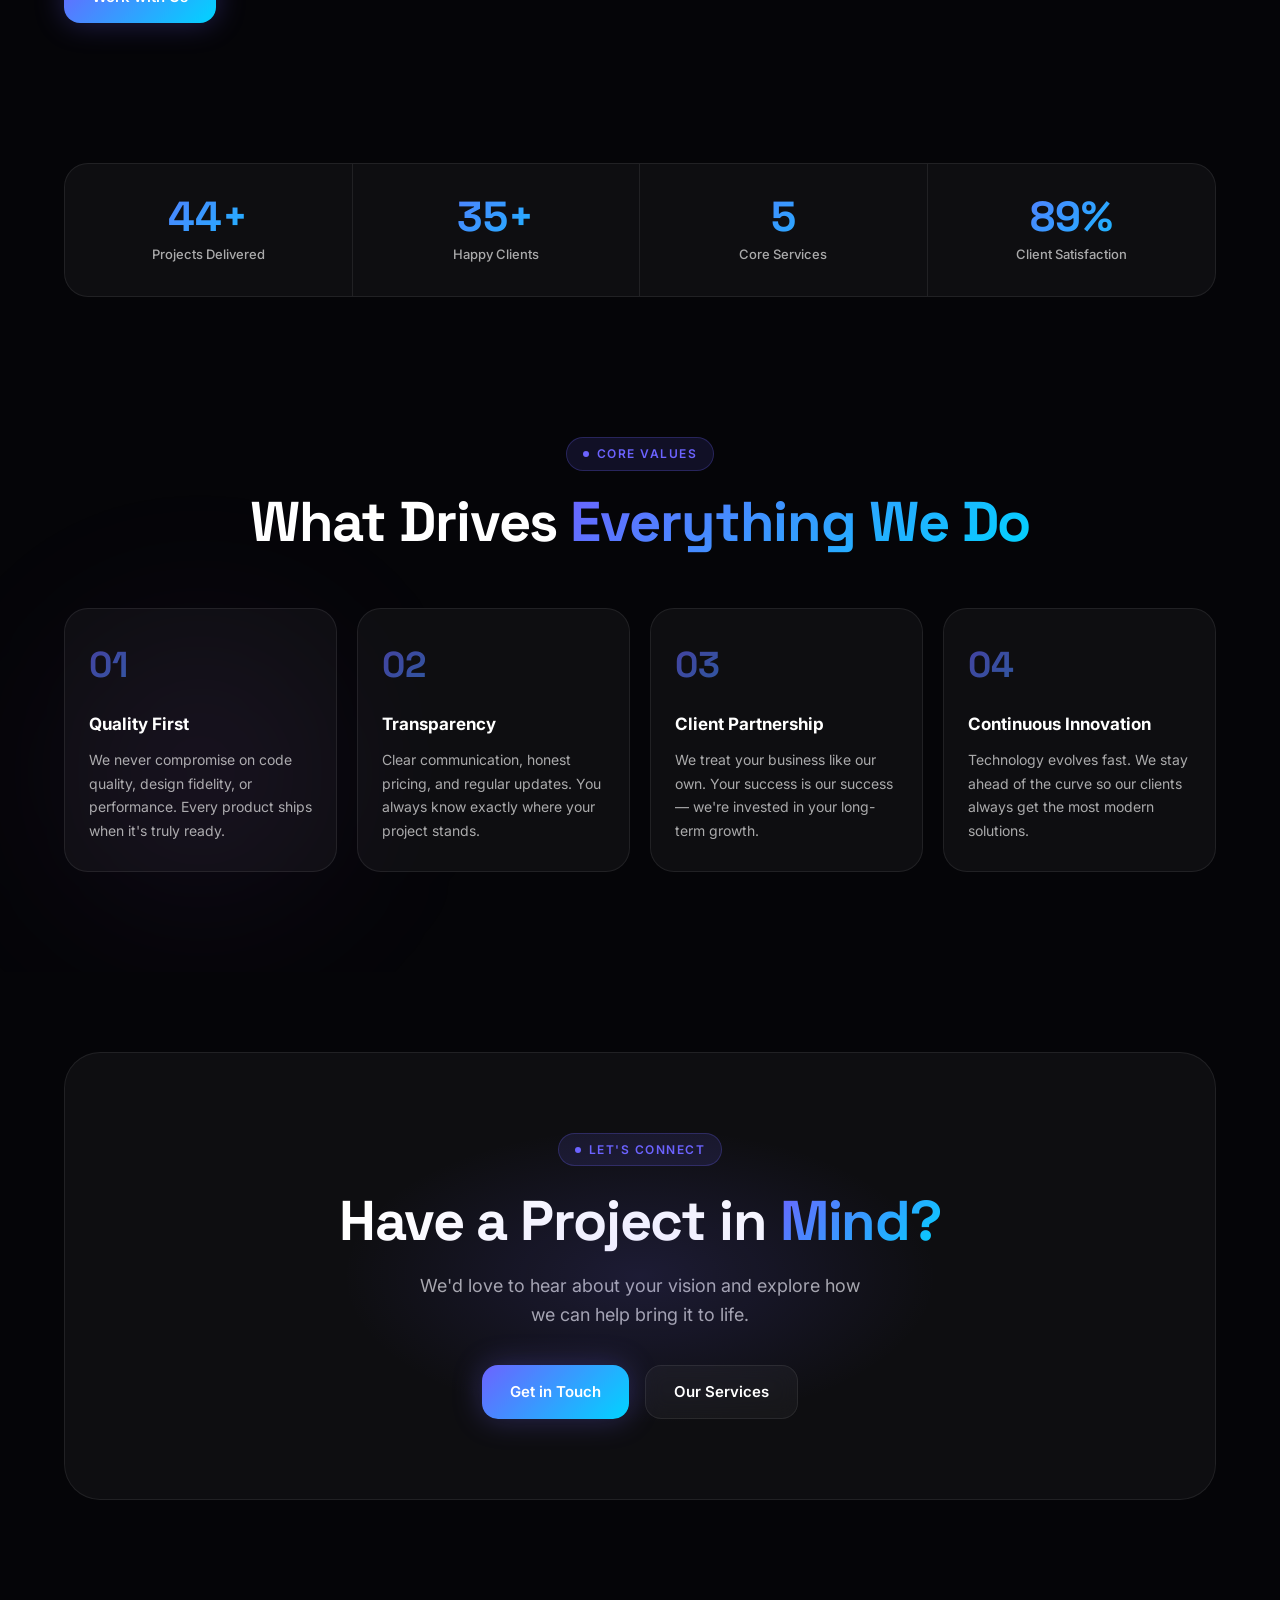
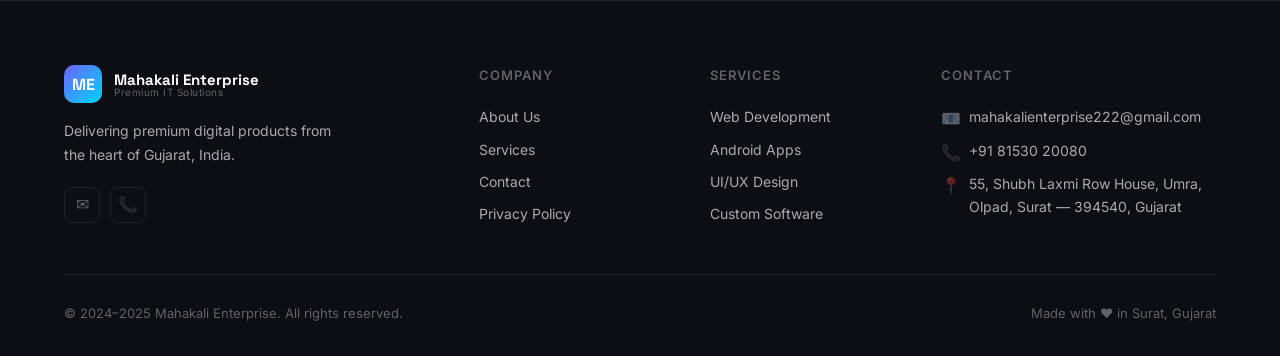
==== commit 7f69ea86: "v2.1" ====
--- a/about.html
+++ b/about.html
@@ -3,8 +3,8 @@
 <head>
   <meta charset="UTF-8" />
   <meta name="viewport" content="width=device-width, initial-scale=1.0" />
-  <title>About Us — Mahakali Enterprise 2</title>
-  <meta name="description" content="Learn about Mahakali Enterprise 2 — a premier IT company based in Olpad, Surat, Gujarat. Our mission, team, and values." />
+  <title>About Us — Mahakali Enterprise</title>
+  <meta name="description" content="Learn about Mahakali Enterprise — a premier IT company based in Olpad, Surat, Gujarat. Our mission, team, and values." />
   <link rel="stylesheet" href="css/style.css" />
   <link rel="stylesheet" href="css/about.css" />
 </head>
@@ -15,7 +15,7 @@
       <a href="index.html" class="nav-logo">
         <div class="nav-logo-icon">ME</div>
         <div class="nav-logo-text">
-          <span>Mahakali Enterprise 2</span>
+          <span>Mahakali Enterprise</span>
           <span>IT Solutions</span>
         </div>
       </a>
@@ -94,7 +94,7 @@
           <div class="story-left reveal-left">
             <div class="section-label">Our Journey</div>
             <h2 class="section-title">Built with <span class="gradient-text">Passion</span><br/>from Surat</h2>
-            <p>Mahakali Enterprise 2 was founded with a single belief: that great technology should not be limited to large corporations. Every business — big or small — deserves world-class digital tools.</p>
+            <p>Mahakali Enterprise was founded with a single belief: that great technology should not be limited to large corporations. Every business — big or small — deserves world-class digital tools.</p>
             <p style="margin-top:16px">Based in Olpad, Surat, Gujarat, we've grown from a small development shop to a full-service IT company serving clients across India. Our team brings together expertise in web, mobile, design, and software engineering.</p>
             <p style="margin-top:16px">Today we are proud to be the trusted IT partner for businesses across multiple industries — delivering products that look great, work fast, and scale effortlessly.</p>
             <div style="margin-top:36px">
@@ -115,7 +115,7 @@
                 <div class="about-card-icon">🏢</div>
                 <div>
                   <p class="about-card-label">Founded</p>
-                  <p class="about-card-value">Mahakali Enterprise 2</p>
+                  <p class="about-card-value">Mahakali Enterprise</p>
                 </div>
               </div>
               <div class="about-card about-card-3">
@@ -221,7 +221,7 @@
           <a href="index.html" class="nav-logo">
             <div class="nav-logo-icon">ME</div>
             <div class="nav-logo-text">
-              <span>Mahakali Enterprise 2</span>
+              <span>Mahakali Enterprise</span>
               <span>Premium IT Solutions</span>
             </div>
           </a>
@@ -257,7 +257,7 @@
         </div>
       </div>
       <div class="footer-bottom">
-        <p>© 2024–2025 Mahakali Enterprise 2. All rights reserved.</p>
+        <p>© 2024–2025 Mahakali Enterprise. All rights reserved.</p>
         <p style="color:var(--text-muted)">Made with ❤️ in Surat, Gujarat</p>
       </div>
     </div>
--- a/css/style.css
+++ b/css/style.css
@@ -1,5 +1,5 @@
 /* ============================================
-   MAHAKALI ENTERPRISE 2 — GLOBAL STYLESHEET
+   Mahakali Enterprise — GLOBAL STYLESHEET
    ============================================ */
 
 @import url('https://fonts.googleapis.com/css2?family=Inter:wght@300;400;500;600;700;800;900&family=Space+Grotesk:wght@400;500;600;700&display=swap');
